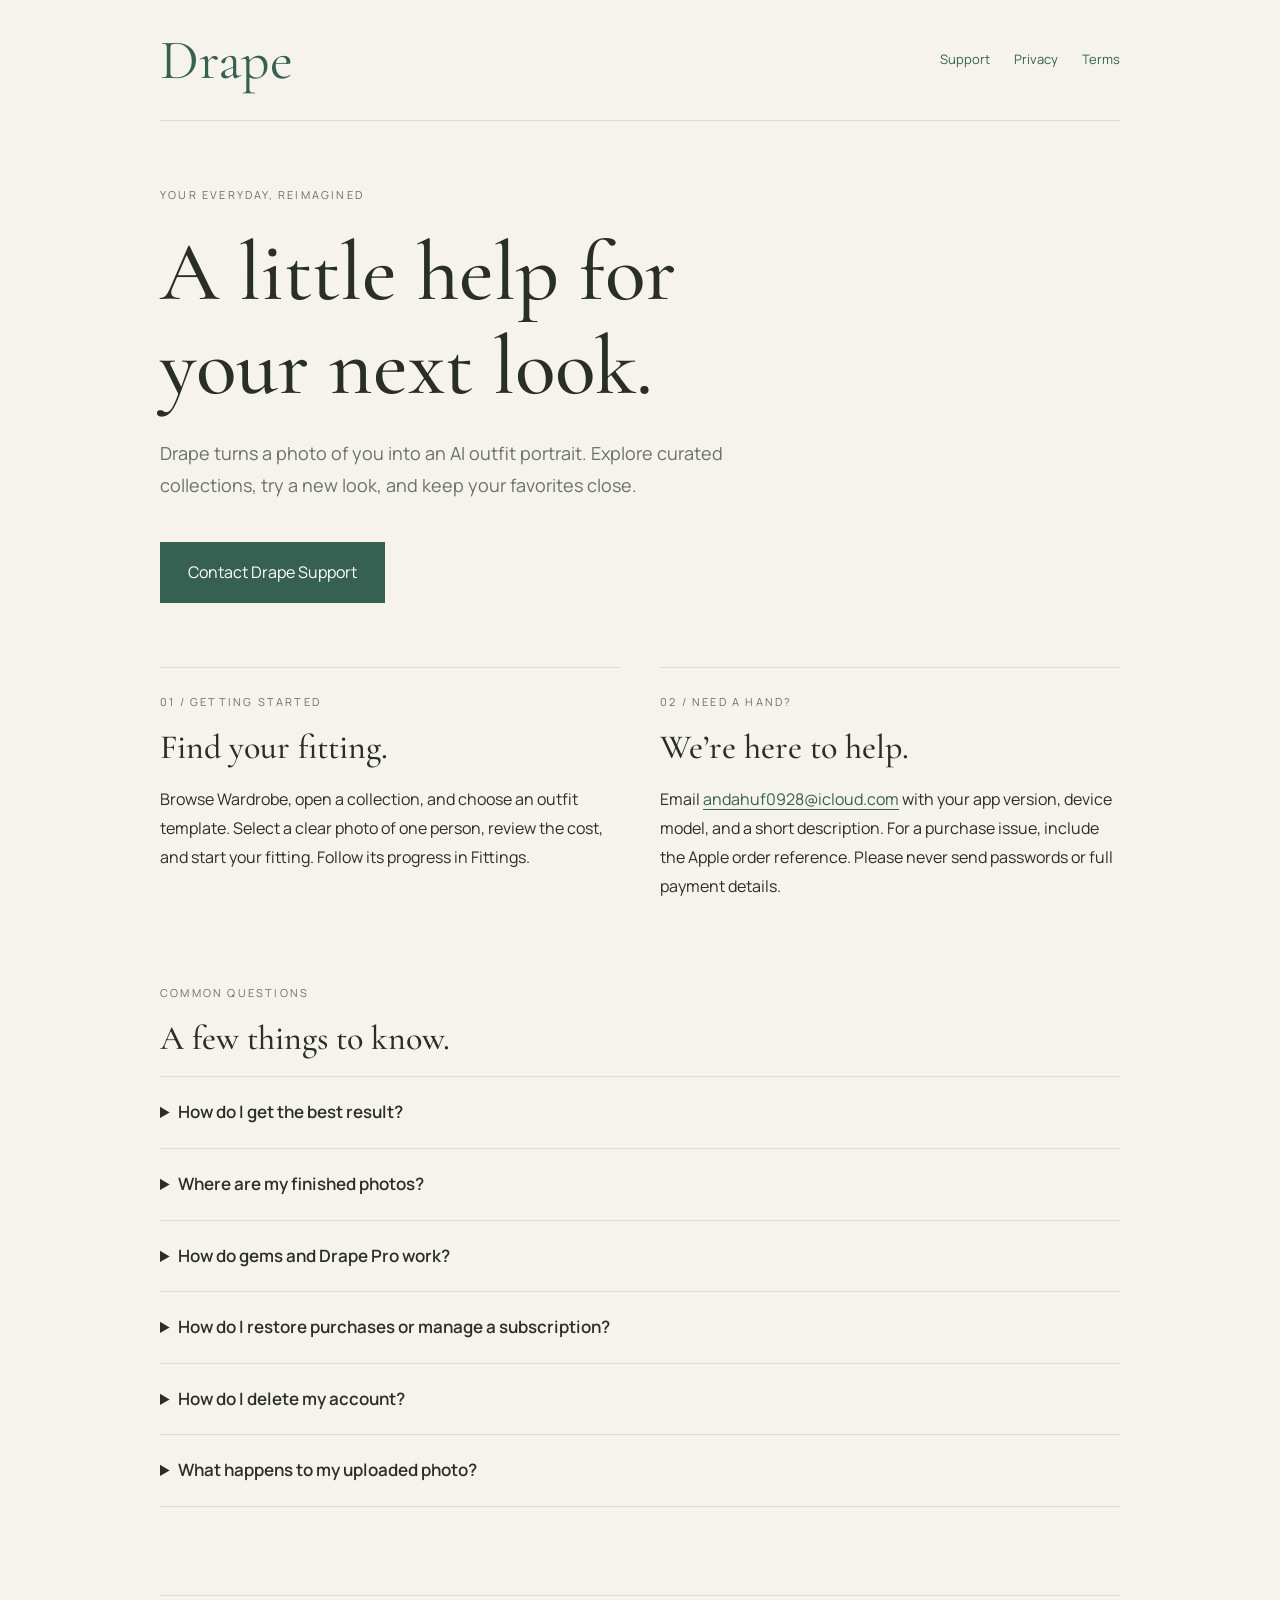
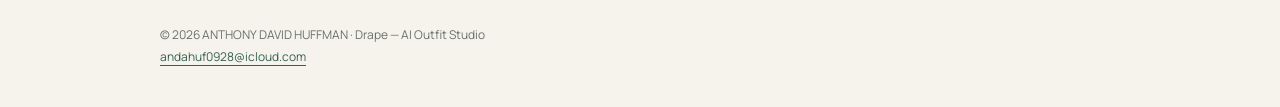
==== index.html @ 3984de0a "Publish Drape support, privacy and terms" ====
<!doctype html><html lang="en"><head><meta charset="utf-8"><meta name="viewport" content="width=device-width, initial-scale=1"><meta name="theme-color" content="#f6f3ec"><meta name="description" content="Drape — AI Outfit Studio. Support, privacy and terms."><title>Support — Drape</title><link rel="stylesheet" href="style.css"></head><body><header><a class="brand" href="./" aria-label="Drape home">Drape</a><nav aria-label="Main navigation"><a href="./">Support</a><a href="privacy.html">Privacy</a><a href="terms.html">Terms</a></nav></header><main><p class="eyebrow">Your everyday, reimagined</p><h1>A little help for<br>your next look.</h1><p class="intro">Drape turns a photo of you into an AI outfit portrait. Explore curated collections, try a new look, and keep your favorites close.</p><a class="button" href="mailto:andahuf0928@icloud.com?subject=Drape%20Support">Contact Drape Support</a><div class="grid"><section class="card"><p class="eyebrow">01 / Getting started</p><h2>Find your fitting.</h2><p>Browse Wardrobe, open a collection, and choose an outfit template. Select a clear photo of one person, review the cost, and start your fitting. Follow its progress in Fittings.</p></section><section class="card"><p class="eyebrow">02 / Need a hand?</p><h2>We’re here to help.</h2><p>Email <a href="mailto:andahuf0928@icloud.com">andahuf0928@icloud.com</a> with your app version, device model, and a short description. For a purchase issue, include the Apple order reference. Please never send passwords or full payment details.</p></section></div><section><p class="eyebrow">Common questions</p><h2>A few things to know.</h2><details><summary>How do I get the best result?</summary><p>Use a clear, well-lit photo with one person visible. AI results vary and may change details of your appearance or outfit. Drape offers creative style inspiration; images do not guarantee a garment’s physical fit.</p></details><details><summary>Where are my finished photos?</summary><p>Open Fittings to view your tasks and save finished images to your device. Server results are cached for up to 7 days, so save any photos you want to keep.</p></details><details><summary>How do gems and Drape Pro work?</summary><p>Generation costs and any Pro requirement are shown before you submit a task. Available gem packs, subscriptions, prices, and included benefits are displayed in the app before purchase.</p></details><details><summary>How do I restore purchases or manage a subscription?</summary><p>Use Restore Purchases in the app’s purchase screen with the Apple Account used for the original purchase. Manage or cancel subscriptions in your iPhone’s Settings → your name → Subscriptions. For a refund request, visit <a href="https://reportaproblem.apple.com/">Apple’s Report a Problem</a>.</p></details><details><summary>How do I delete my account?</summary><p>In Drape, open You → Settings → Delete account and confirm. We delete or anonymize personal information within 30 days, except records we must retain by law. Deleting an account does not cancel an Apple subscription; manage that separately in Apple’s subscription settings.</p></details><details><summary>What happens to my uploaded photo?</summary><p>It is processed to create your requested fitting and deleted after the task completes. Generated results are cached for up to 7 days. We do not use uploaded photos for public model training without your consent. Read the <a href="privacy.html">Privacy Policy</a> for details.</p></details></section></main><footer><p>© 2026 ANTHONY DAVID HUFFMAN · Drape — AI Outfit Studio</p><p><a href="mailto:andahuf0928@icloud.com">andahuf0928@icloud.com</a></p></footer></body></html>
---- style.css ----
@font-face{font-family:Manrope;src:url(assets/Manrope.ttf)}@font-face{font-family:Cormorant;src:url(assets/CormorantGaramond.ttf)}:root{--paper:#f6f3ec;--ink:#292e29;--green:#356052;--muted:#68716a;--line:#d9ddd1}*{box-sizing:border-box}body{margin:0;background:var(--paper);color:var(--ink);font:16px/1.8 Manrope,system-ui,sans-serif}a{color:var(--green);text-underline-offset:4px}a:focus-visible,summary:focus-visible{outline:2px solid var(--green);outline-offset:5px}header,main,footer{width:min(960px,calc(100% - 48px));margin:auto}header{display:flex;justify-content:space-between;align-items:center;gap:24px;padding:32px 0;border-bottom:1px solid var(--line)}.brand{font:56px/1 Cormorant,Georgia,serif;color:var(--green);text-decoration:none}nav{display:flex;flex-wrap:wrap;gap:24px;font-size:13px}nav a{text-decoration:none}main{padding:64px 0 88px}.eyebrow{text-transform:uppercase;letter-spacing:.2em;font-size:11px;color:var(--muted)}h1,h2,h3{font-family:Cormorant,Georgia,serif;font-weight:500;line-height:1.12}h1{font-size:clamp(48px,7vw,84px);margin:20px 0 24px;max-width:800px}h2{font-size:34px;margin:0 0 18px}h3{font-size:27px;margin:0 0 12px}.intro{font-size:18px;color:var(--muted);max-width:650px}.updated{font-size:12px;color:var(--muted)}.button{display:inline-block;background:var(--green);color:white;padding:16px 28px;text-decoration:none;margin-top:22px}.grid{display:grid;grid-template-columns:1fr 1fr;gap:40px;margin:64px 0}.card{border-top:1px solid var(--line);padding-top:24px}article{max-width:720px}article section{margin-top:48px}p{margin:0 0 18px}li{margin:8px 0}ul{padding-left:22px}details{border-top:1px solid var(--line);padding:20px 0}details:last-child{border-bottom:1px solid var(--line)}summary{cursor:pointer;font-size:17px;font-weight:600}details p{margin:16px 0 0;color:var(--muted)}.note{border-left:2px solid var(--green);padding:8px 0 8px 22px;margin:30px 0;color:var(--muted)}footer{border-top:1px solid var(--line);padding:28px 0 40px;font-size:12px;color:var(--muted)}footer p{margin:0}table{border-collapse:collapse;width:100%;font-size:14px}th,td{padding:16px 12px 16px 0;border-bottom:1px solid var(--line);text-align:left;vertical-align:top}@media(max-width:600px){header,main,footer{width:calc(100% - 40px)}header{align-items:flex-start;padding:24px 0}.brand{font-size:44px}nav{gap:12px;font-size:11px;max-width:180px;justify-content:flex-end}main{padding:48px 0 64px}.grid{grid-template-columns:1fr;gap:32px;margin:40px 0}.intro{font-size:16px}h2{font-size:30px}}
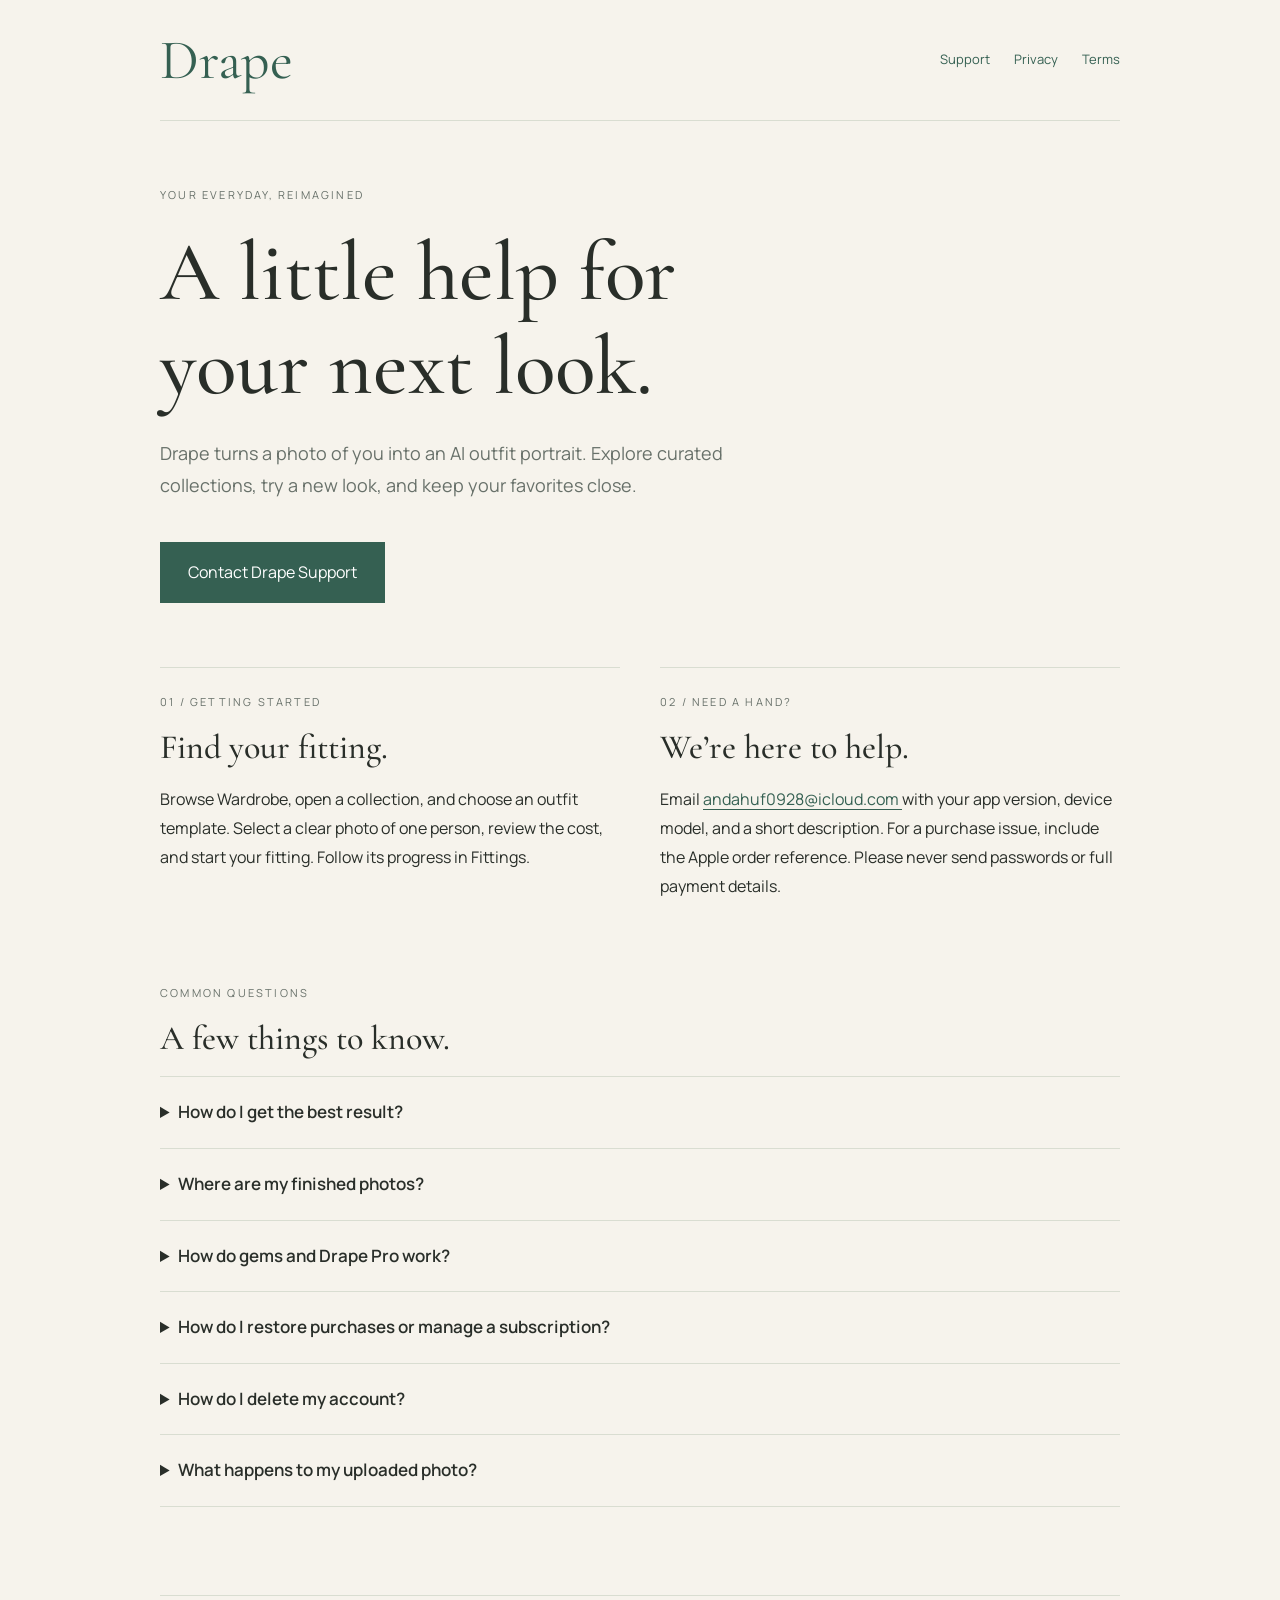
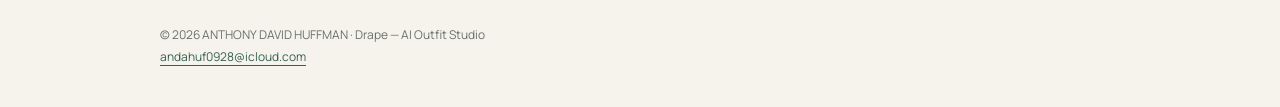
==== commit 008ed1ec: "Clarify identifiers used for app functionality" ====
--- a/index.html
+++ b/index.html
@@ -1 +1,149 @@
-<!doctype html><html lang="en"><head><meta charset="utf-8"><meta name="viewport" content="width=device-width, initial-scale=1"><meta name="theme-color" content="#f6f3ec"><meta name="description" content="Drape — AI Outfit Studio. Support, privacy and terms."><title>Support — Drape</title><link rel="stylesheet" href="style.css"></head><body><header><a class="brand" href="./" aria-label="Drape home">Drape</a><nav aria-label="Main navigation"><a href="./">Support</a><a href="privacy.html">Privacy</a><a href="terms.html">Terms</a></nav></header><main><p class="eyebrow">Your everyday, reimagined</p><h1>A little help for<br>your next look.</h1><p class="intro">Drape turns a photo of you into an AI outfit portrait. Explore curated collections, try a new look, and keep your favorites close.</p><a class="button" href="mailto:andahuf0928@icloud.com?subject=Drape%20Support">Contact Drape Support</a><div class="grid"><section class="card"><p class="eyebrow">01 / Getting started</p><h2>Find your fitting.</h2><p>Browse Wardrobe, open a collection, and choose an outfit template. Select a clear photo of one person, review the cost, and start your fitting. Follow its progress in Fittings.</p></section><section class="card"><p class="eyebrow">02 / Need a hand?</p><h2>We’re here to help.</h2><p>Email <a href="mailto:andahuf0928@icloud.com">andahuf0928@icloud.com</a> with your app version, device model, and a short description. For a purchase issue, include the Apple order reference. Please never send passwords or full payment details.</p></section></div><section><p class="eyebrow">Common questions</p><h2>A few things to know.</h2><details><summary>How do I get the best result?</summary><p>Use a clear, well-lit photo with one person visible. AI results vary and may change details of your appearance or outfit. Drape offers creative style inspiration; images do not guarantee a garment’s physical fit.</p></details><details><summary>Where are my finished photos?</summary><p>Open Fittings to view your tasks and save finished images to your device. Server results are cached for up to 7 days, so save any photos you want to keep.</p></details><details><summary>How do gems and Drape Pro work?</summary><p>Generation costs and any Pro requirement are shown before you submit a task. Available gem packs, subscriptions, prices, and included benefits are displayed in the app before purchase.</p></details><details><summary>How do I restore purchases or manage a subscription?</summary><p>Use Restore Purchases in the app’s purchase screen with the Apple Account used for the original purchase. Manage or cancel subscriptions in your iPhone’s Settings → your name → Subscriptions. For a refund request, visit <a href="https://reportaproblem.apple.com/">Apple’s Report a Problem</a>.</p></details><details><summary>How do I delete my account?</summary><p>In Drape, open You → Settings → Delete account and confirm. We delete or anonymize personal information within 30 days, except records we must retain by law. Deleting an account does not cancel an Apple subscription; manage that separately in Apple’s subscription settings.</p></details><details><summary>What happens to my uploaded photo?</summary><p>It is processed to create your requested fitting and deleted after the task completes. Generated results are cached for up to 7 days. We do not use uploaded photos for public model training without your consent. Read the <a href="privacy.html">Privacy Policy</a> for details.</p></details></section></main><footer><p>© 2026 ANTHONY DAVID HUFFMAN · Drape — AI Outfit Studio</p><p><a href="mailto:andahuf0928@icloud.com">andahuf0928@icloud.com</a></p></footer></body></html>+<!DOCTYPE html>
+<html lang="en">
+ <head>
+  <meta charset="utf-8"/>
+  <meta content="width=device-width, initial-scale=1" name="viewport"/>
+  <meta content="#f6f3ec" name="theme-color"/>
+  <meta content="Drape — AI Outfit Studio. Support, privacy and terms." name="description"/>
+  <title>
+   Support — Drape
+  </title>
+  <link href="style.css" rel="stylesheet"/>
+ </head>
+ <body>
+  <header>
+   <a aria-label="Drape home" class="brand" href="./">
+    Drape
+   </a>
+   <nav aria-label="Main navigation">
+    <a href="./">
+     Support
+    </a>
+    <a href="privacy.html">
+     Privacy
+    </a>
+    <a href="terms.html">
+     Terms
+    </a>
+   </nav>
+  </header>
+  <main>
+   <p class="eyebrow">
+    Your everyday, reimagined
+   </p>
+   <h1>
+    A little help for
+    <br/>
+    your next look.
+   </h1>
+   <p class="intro">
+    Drape turns a photo of you into an AI outfit portrait. Explore curated collections, try a new look, and keep your favorites close.
+   </p>
+   <a class="button" href="mailto:andahuf0928@icloud.com?subject=Drape%20Support">
+    Contact Drape Support
+   </a>
+   <div class="grid">
+    <section class="card">
+     <p class="eyebrow">
+      01 / Getting started
+     </p>
+     <h2>
+      Find your fitting.
+     </h2>
+     <p>
+      Browse Wardrobe, open a collection, and choose an outfit template. Select a clear photo of one person, review the cost, and start your fitting. Follow its progress in Fittings.
+     </p>
+    </section>
+    <section class="card">
+     <p class="eyebrow">
+      02 / Need a hand?
+     </p>
+     <h2>
+      We’re here to help.
+     </h2>
+     <p>
+      Email
+      <a href="mailto:andahuf0928@icloud.com">
+       andahuf0928@icloud.com
+      </a>
+      with your app version, device model, and a short description. For a purchase issue, include the Apple order reference. Please never send passwords or full payment details.
+     </p>
+    </section>
+   </div>
+   <section>
+    <p class="eyebrow">
+     Common questions
+    </p>
+    <h2>
+     A few things to know.
+    </h2>
+    <details>
+     <summary>
+      How do I get the best result?
+     </summary>
+     <p>
+      Use a clear, well-lit photo with one person visible. AI results vary and may change details of your appearance or outfit. Drape offers creative style inspiration; images do not guarantee a garment’s physical fit.
+     </p>
+    </details>
+    <details>
+     <summary>
+      Where are my finished photos?
+     </summary>
+     <p>
+      Open Fittings to view your tasks and save finished images to your device. Server results are cached for up to 7 days, so save any photos you want to keep.
+     </p>
+    </details>
+    <details>
+     <summary>
+      How do gems and Drape Pro work?
+     </summary>
+     <p>
+      Generation costs and any Pro requirement are shown before you submit a task. Available gem packs, subscriptions, prices, and included benefits are displayed in the app before purchase.
+     </p>
+    </details>
+    <details>
+     <summary>
+      How do I restore purchases or manage a subscription?
+     </summary>
+     <p>
+      Use Restore Purchases in the app’s purchase screen with the Apple Account used for the original purchase. Manage or cancel subscriptions in your iPhone’s Settings → your name → Subscriptions. For a refund request, visit
+      <a href="https://reportaproblem.apple.com/">
+       Apple’s Report a Problem
+      </a>
+      .
+     </p>
+    </details>
+    <details>
+     <summary>
+      How do I delete my account?
+     </summary>
+     <p>
+      In Drape, open You → Settings → Delete account and confirm. We delete or anonymize personal information within 30 days, except records we must retain by law. Deleting an account does not cancel an Apple subscription; manage that separately in Apple’s subscription settings.
+     </p>
+    </details>
+    <details>
+     <summary>
+      What happens to my uploaded photo?
+     </summary>
+     <p>
+      It is processed to create your requested fitting and deleted after the task completes. Generated results are cached for up to 7 days. We do not use uploaded photos for public model training without your consent. Read the
+      <a href="privacy.html">
+       Privacy Policy
+      </a>
+      for details.
+     </p>
+    </details>
+   </section>
+  </main>
+  <footer>
+   <p>
+    © 2026 ANTHONY DAVID HUFFMAN · Drape — AI Outfit Studio
+   </p>
+   <p>
+    <a href="mailto:andahuf0928@icloud.com">
+     andahuf0928@icloud.com
+    </a>
+   </p>
+  </footer>
+ </body>
+</html>
--- a/style.css
+++ b/style.css
@@ -1 +1,156 @@
-@font-face{font-family:Manrope;src:url(assets/Manrope.ttf)}@font-face{font-family:Cormorant;src:url(assets/CormorantGaramond.ttf)}:root{--paper:#f6f3ec;--ink:#292e29;--green:#356052;--muted:#68716a;--line:#d9ddd1}*{box-sizing:border-box}body{margin:0;background:var(--paper);color:var(--ink);font:16px/1.8 Manrope,system-ui,sans-serif}a{color:var(--green);text-underline-offset:4px}a:focus-visible,summary:focus-visible{outline:2px solid var(--green);outline-offset:5px}header,main,footer{width:min(960px,calc(100% - 48px));margin:auto}header{display:flex;justify-content:space-between;align-items:center;gap:24px;padding:32px 0;border-bottom:1px solid var(--line)}.brand{font:56px/1 Cormorant,Georgia,serif;color:var(--green);text-decoration:none}nav{display:flex;flex-wrap:wrap;gap:24px;font-size:13px}nav a{text-decoration:none}main{padding:64px 0 88px}.eyebrow{text-transform:uppercase;letter-spacing:.2em;font-size:11px;color:var(--muted)}h1,h2,h3{font-family:Cormorant,Georgia,serif;font-weight:500;line-height:1.12}h1{font-size:clamp(48px,7vw,84px);margin:20px 0 24px;max-width:800px}h2{font-size:34px;margin:0 0 18px}h3{font-size:27px;margin:0 0 12px}.intro{font-size:18px;color:var(--muted);max-width:650px}.updated{font-size:12px;color:var(--muted)}.button{display:inline-block;background:var(--green);color:white;padding:16px 28px;text-decoration:none;margin-top:22px}.grid{display:grid;grid-template-columns:1fr 1fr;gap:40px;margin:64px 0}.card{border-top:1px solid var(--line);padding-top:24px}article{max-width:720px}article section{margin-top:48px}p{margin:0 0 18px}li{margin:8px 0}ul{padding-left:22px}details{border-top:1px solid var(--line);padding:20px 0}details:last-child{border-bottom:1px solid var(--line)}summary{cursor:pointer;font-size:17px;font-weight:600}details p{margin:16px 0 0;color:var(--muted)}.note{border-left:2px solid var(--green);padding:8px 0 8px 22px;margin:30px 0;color:var(--muted)}footer{border-top:1px solid var(--line);padding:28px 0 40px;font-size:12px;color:var(--muted)}footer p{margin:0}table{border-collapse:collapse;width:100%;font-size:14px}th,td{padding:16px 12px 16px 0;border-bottom:1px solid var(--line);text-align:left;vertical-align:top}@media(max-width:600px){header,main,footer{width:calc(100% - 40px)}header{align-items:flex-start;padding:24px 0}.brand{font-size:44px}nav{gap:12px;font-size:11px;max-width:180px;justify-content:flex-end}main{padding:48px 0 64px}.grid{grid-template-columns:1fr;gap:32px;margin:40px 0}.intro{font-size:16px}h2{font-size:30px}}+@font-face {
+  font-family:Manrope;
+  src:url(assets/Manrope.ttf)}
+@font-face {
+  font-family:Cormorant;
+  src:url(assets/CormorantGaramond.ttf)}
+:root {
+  --paper:#f6f3ec;
+  --ink:#292e29;
+  --green:#356052;
+  --muted:#68716a;
+  --line:#d9ddd1}
+* {
+  box-sizing:border-box}
+body {
+  margin:0;
+  background:var(--paper);
+  color:var(--ink);
+  font:16px/1.8 Manrope,system-ui,sans-serif}
+a {
+  color:var(--green);
+  text-underline-offset:4px}
+a:focus-visible,summary:focus-visible {
+  outline:2px solid var(--green);
+  outline-offset:5px}
+header,main,footer {
+  width:min(960px,calc(100% - 48px));
+  margin:auto}
+header {
+  display:flex;
+  justify-content:space-between;
+  align-items:center;
+  gap:24px;
+  padding:32px 0;
+  border-bottom:1px solid var(--line)}
+.brand {
+  font:56px/1 Cormorant,Georgia,serif;
+  color:var(--green);
+  text-decoration:none}
+nav {
+  display:flex;
+  flex-wrap:wrap;
+  gap:24px;
+  font-size:13px}
+nav a {
+  text-decoration:none}
+main {
+  padding:64px 0 88px}
+.eyebrow {
+  text-transform:uppercase;
+  letter-spacing:.2em;
+  font-size:11px;
+  color:var(--muted)}
+h1,h2,h3 {
+  font-family:Cormorant,Georgia,serif;
+  font-weight:500;
+  line-height:1.12}
+h1 {
+  font-size:clamp(48px,7vw,84px);
+  margin:20px 0 24px;
+  max-width:800px}
+h2 {
+  font-size:34px;
+  margin:0 0 18px}
+h3 {
+  font-size:27px;
+  margin:0 0 12px}
+.intro {
+  font-size:18px;
+  color:var(--muted);
+  max-width:650px}
+.updated {
+  font-size:12px;
+  color:var(--muted)}
+.button {
+  display:inline-block;
+  background:var(--green);
+  color:white;
+  padding:16px 28px;
+  text-decoration:none;
+  margin-top:22px}
+.grid {
+  display:grid;
+  grid-template-columns:1fr 1fr;
+  gap:40px;
+  margin:64px 0}
+.card {
+  border-top:1px solid var(--line);
+  padding-top:24px}
+article {
+  max-width:720px}
+article section {
+  margin-top:48px}
+p {
+  margin:0 0 18px}
+li {
+  margin:8px 0}
+ul {
+  padding-left:22px}
+details {
+  border-top:1px solid var(--line);
+  padding:20px 0}
+details:last-child {
+  border-bottom:1px solid var(--line)}
+summary {
+  cursor:pointer;
+  font-size:17px;
+  font-weight:600}
+details p {
+  margin:16px 0 0;
+  color:var(--muted)}
+.note {
+  border-left:2px solid var(--green);
+  padding:8px 0 8px 22px;
+  margin:30px 0;
+  color:var(--muted)}
+footer {
+  border-top:1px solid var(--line);
+  padding:28px 0 40px;
+  font-size:12px;
+  color:var(--muted)}
+footer p {
+  margin:0}
+table {
+  border-collapse:collapse;
+  width:100%;
+  font-size:14px}
+th,td {
+  padding:16px 12px 16px 0;
+  border-bottom:1px solid var(--line);
+  text-align:left;
+  vertical-align:top}
+@media(max-width:600px) {
+  header,main,footer {
+  width:calc(100% - 40px)}
+header {
+  align-items:flex-start;
+  padding:24px 0}
+.brand {
+  font-size:44px}
+nav {
+  gap:12px;
+  font-size:11px;
+  max-width:180px;
+  justify-content:flex-end}
+main {
+  padding:48px 0 64px}
+.grid {
+  grid-template-columns:1fr;
+  gap:32px;
+  margin:40px 0}
+.intro {
+  font-size:16px}
+h2 {
+  font-size:30px}
+}
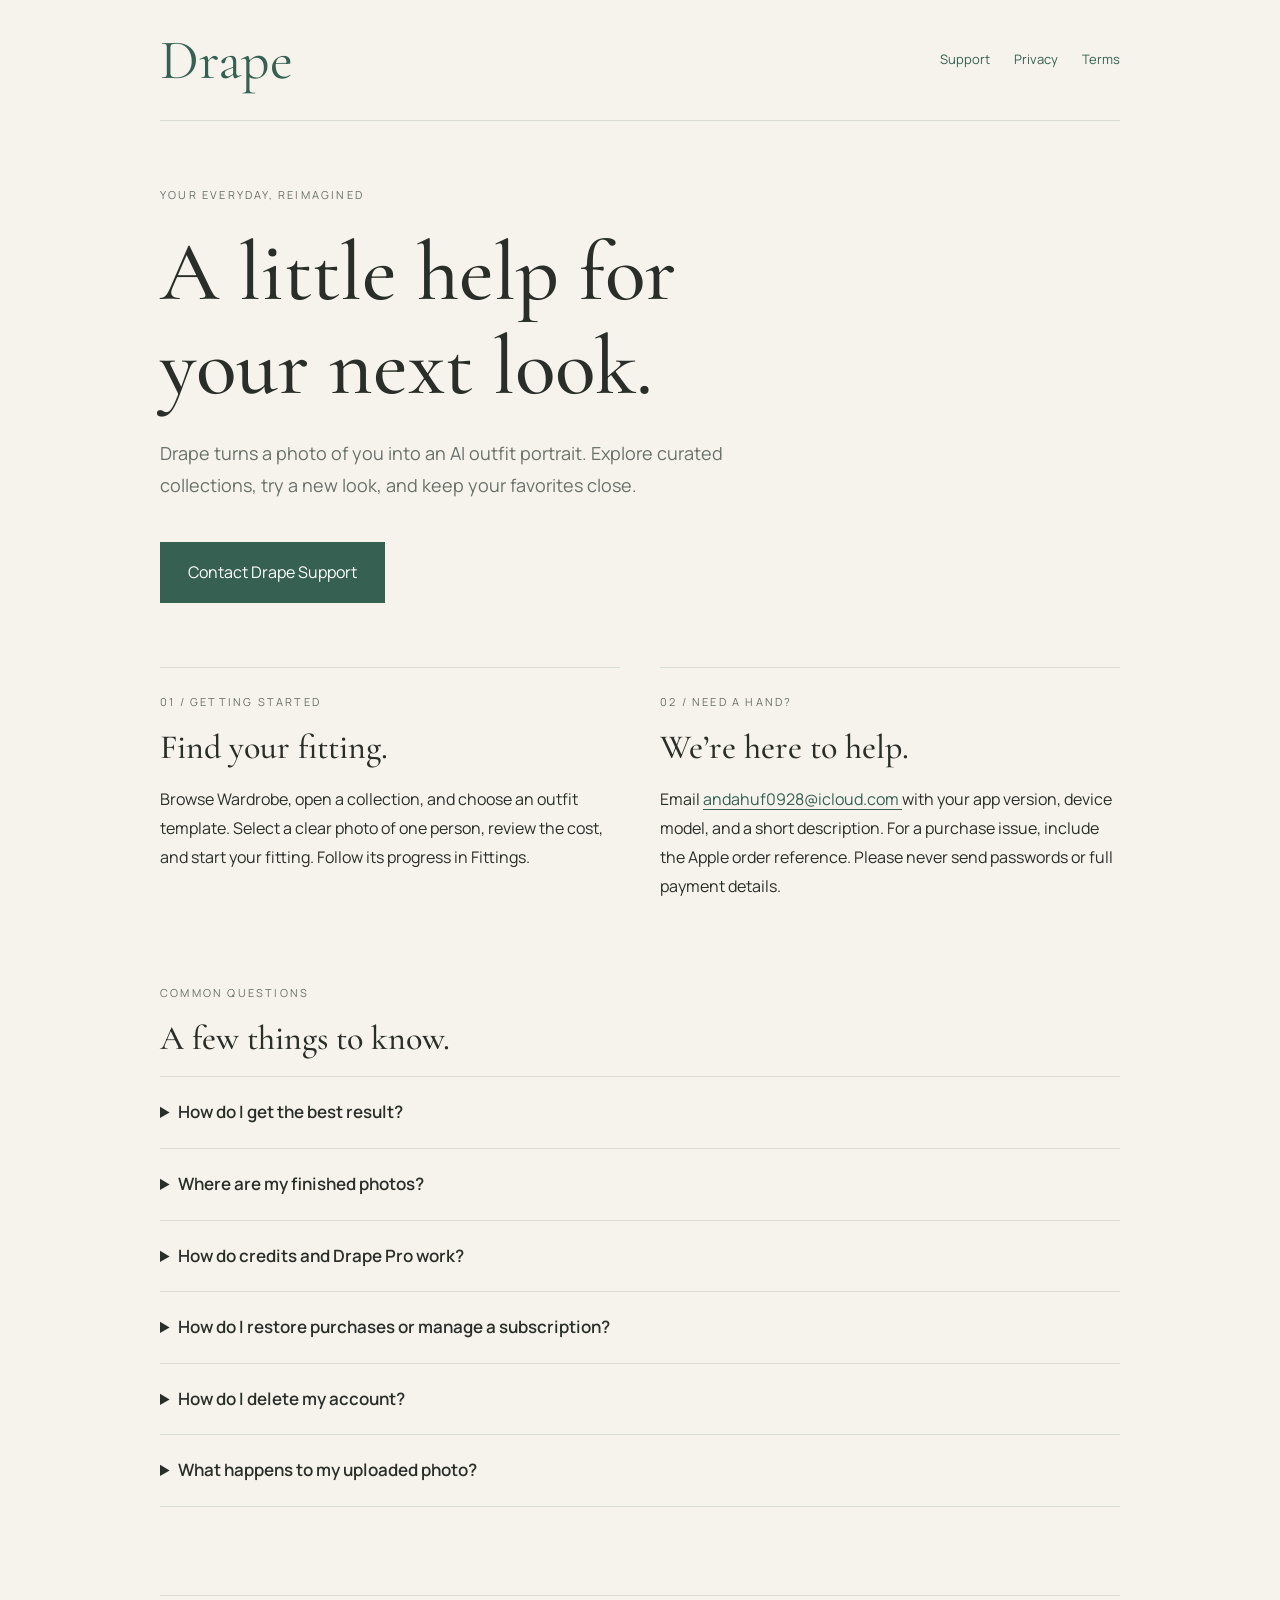
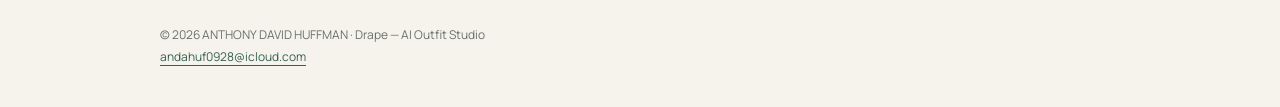
==== commit 667e554f: "Use Drape Credits terminology across support pages" ====
--- a/index.html
+++ b/index.html
@@ -95,10 +95,10 @@
     </details>
     <details>
      <summary>
-      How do gems and Drape Pro work?
+      How do credits and Drape Pro work?
      </summary>
      <p>
-      Generation costs and any Pro requirement are shown before you submit a task. Available gem packs, subscriptions, prices, and included benefits are displayed in the app before purchase.
+      Generation costs and any Pro requirement are shown before you submit a task. Available credit packs, subscriptions, prices, and included benefits are displayed in the app before purchase.
      </p>
     </details>
     <details>
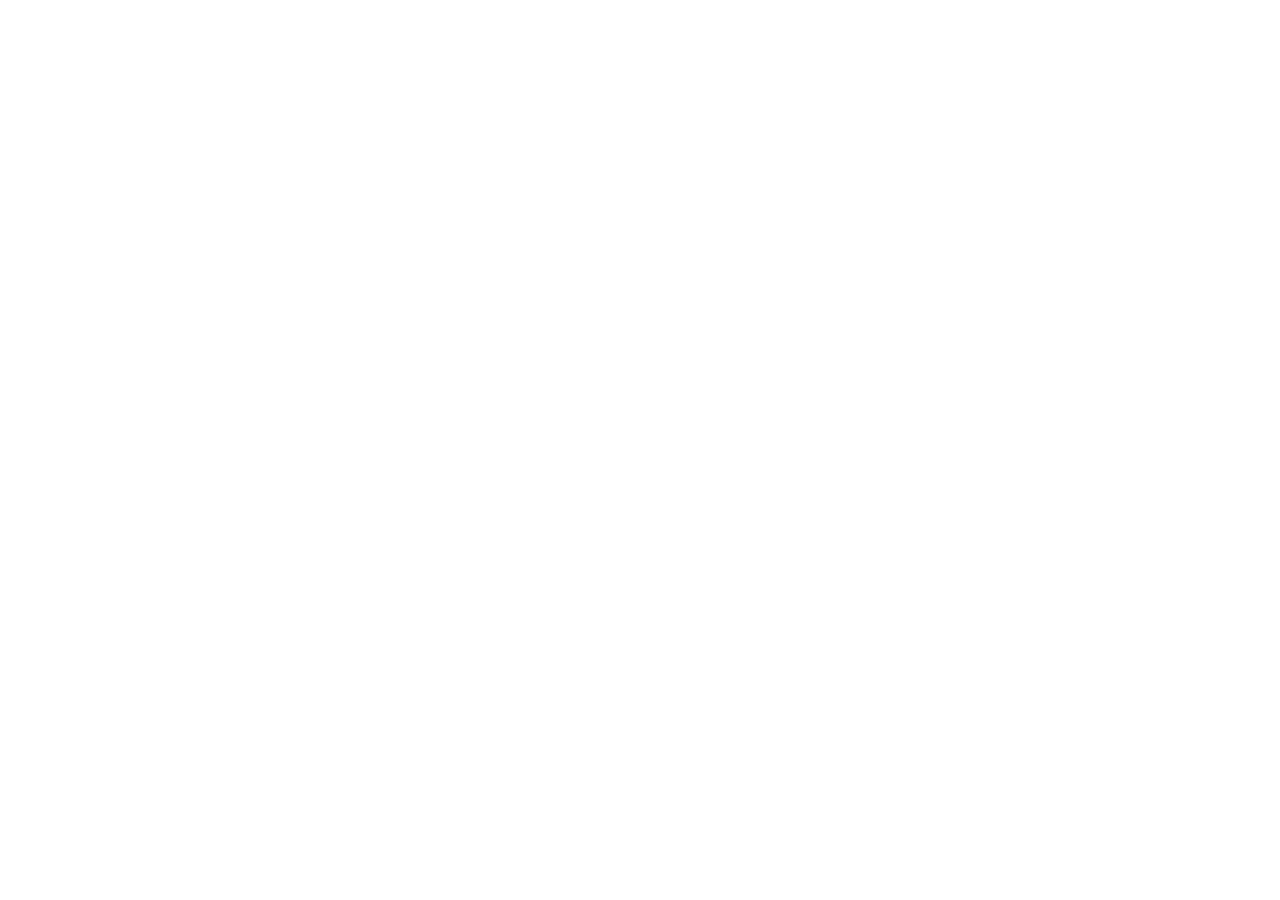
==== commit 39480f3a: "Redirect existing Drape policy links to brand support site" ====
--- a/index.html
+++ b/index.html
@@ -1,6 +1,10 @@
 <!DOCTYPE html>
 <html lang="en">
  <head>
+  <link rel="canonical" href="https://drapeappsupport.github.io/">
+  <meta http-equiv="refresh" content="0; url=https://drapeappsupport.github.io/">
+  <script>window.location.replace('https://drapeappsupport.github.io/' + window.location.search + window.location.hash);</script>
+
   <meta charset="utf-8"/>
   <meta content="width=device-width, initial-scale=1" name="viewport"/>
   <meta content="#f6f3ec" name="theme-color"/>
